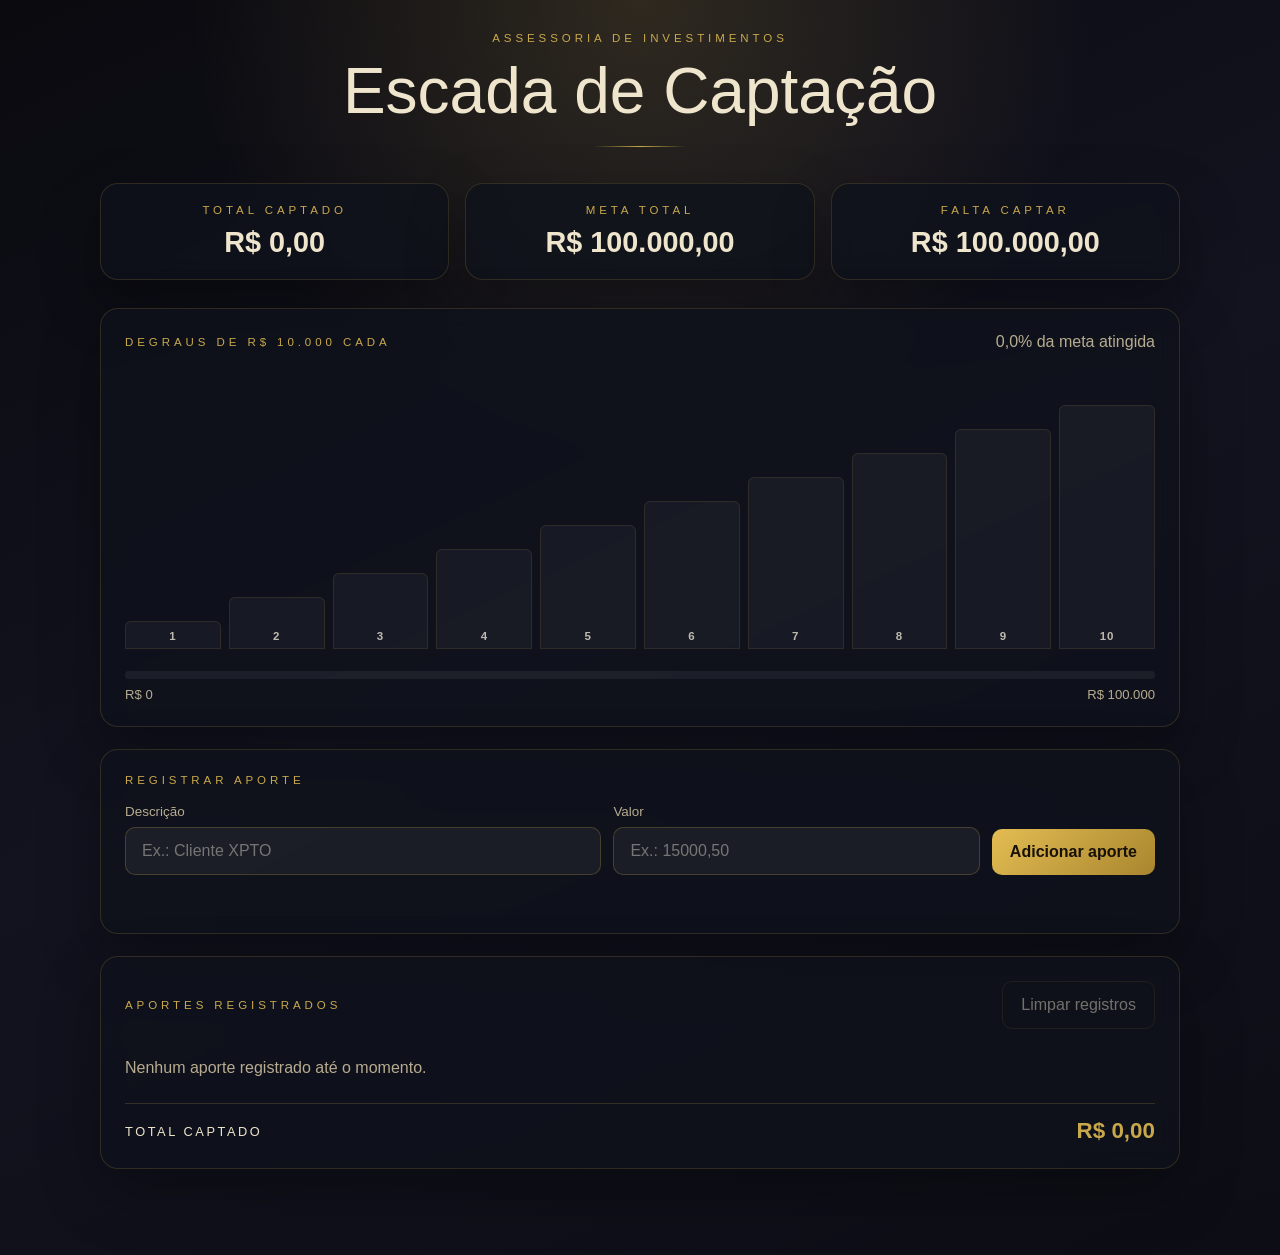
==== index.html @ 2bbc4aca "Escada de Objetivos Financeiros Primeira e única versão disponível Have fun!" ====
<!DOCTYPE html>
<html lang="pt-BR">
<head>
  <meta charset="UTF-8">
  <meta name="viewport" content="width=device-width, initial-scale=1.0">
  <title>Escada de Captação</title>
  <link rel="stylesheet" href="style/styles.css">
</head>
<body>
  <main class="app-shell">
    <div class="app-frame">
      <header class="hero">
        <p class="eyebrow">Assessoria de investimentos</p>
        <h1>Escada de Captação</h1>
        <div class="hero-rule" aria-hidden="true"></div>
      </header>

      <section class="summary-grid" aria-label="Resumo da captação">
        <article class="summary-card">
          <p class="summary-label">Total captado</p>
          <strong class="summary-value" data-total-captured>R$ 0,00</strong>
        </article>
        <article class="summary-card">
          <p class="summary-label">Meta total</p>
          <strong class="summary-value" data-total-goal>R$ 100.000,00</strong>
        </article>
        <article class="summary-card">
          <p class="summary-label">Falta captar</p>
          <strong class="summary-value" data-total-remaining>R$ 100.000,00</strong>
        </article>
      </section>

      <section class="panel staircase-panel" aria-labelledby="staircase-title">
        <div class="panel-header">
          <p id="staircase-title" class="panel-title">Degraus de R$ 10.000 cada</p>
          <span class="progress-copy" data-progress-copy>0,0% da meta atingida</span>
        </div>
        <div class="staircase" data-staircase aria-hidden="true"></div>
        <div class="progress-block">
          <div class="progress-track">
            <div class="progress-fill" data-progress-fill></div>
          </div>
          <div class="progress-labels">
            <span>R$ 0</span>
            <span>R$ 100.000</span>
          </div>
        </div>
      </section>

      <section class="panel" aria-labelledby="form-title">
        <div class="panel-header">
          <p id="form-title" class="panel-title">Registrar aporte</p>
        </div>
        <form class="entry-form" data-entry-form>
          <label class="field">
            <span>Descrição</span>
            <input type="text" name="label" maxlength="80" placeholder="Ex.: Cliente XPTO">
          </label>
          <label class="field">
            <span>Valor</span>
            <input type="text" name="amount" inputmode="decimal" placeholder="Ex.: 15000,50" required>
          </label>
          <button class="primary-button" type="submit">Adicionar aporte</button>
        </form>
        <p class="form-feedback" data-form-feedback aria-live="polite"></p>
      </section>

      <section class="panel entries-panel" aria-labelledby="entries-title">
        <div class="panel-header">
          <p id="entries-title" class="panel-title">Aportes registrados</p>
          <button class="ghost-button" type="button" data-clear-all>Limpar registros</button>
        </div>
        <div class="entries-list" data-entries-list></div>
        <div class="entries-empty" data-empty-state>Nenhum aporte registrado até o momento.</div>
        <footer class="entries-footer">
          <span>Total captado</span>
          <strong data-footer-total>R$ 0,00</strong>
        </footer>
      </section>

      <section class="goal-banner" data-goal-banner hidden>
        <p class="goal-badge">Meta alcançada</p>
        <h2>Você atingiu R$ 100.000 em captação.</h2>
        <p>Todos os degraus da escada foram preenchidos.</p>
      </section>
    </div>
  </main>

  <script src="js/app.js"></script>
</body>
</html>
---- style/styles.css ----
:root {
  --bg-top: #0a0a0f;
  --bg-mid: #131320;
  --bg-bottom: #0d0d15;
  --panel: rgba(15, 18, 28, 0.78);
  --panel-border: rgba(201, 168, 76, 0.18);
  --text-main: #efe5cd;
  --text-muted: #b8ac90;
  --gold: #c9a84c;
  --gold-strong: #e3bc52;
  --success: #62c487;
  --danger: #df876a;
  --shadow: 0 24px 60px rgba(0, 0, 0, 0.32);
}

* {
  box-sizing: border-box;
}

html {
  min-height: 100%;
}

body {
  margin: 0;
  min-height: 100vh;
  font-family: Aptos, "Segoe UI", "Helvetica Neue", Arial, sans-serif;
  color: var(--text-main);
  background:
    radial-gradient(circle at top, rgba(201, 168, 76, 0.18), transparent 32%),
    linear-gradient(155deg, var(--bg-top) 0%, var(--bg-mid) 48%, var(--bg-bottom) 100%);
}

button,
input {
  font: inherit;
}

.app-shell {
  min-height: 100vh;
  padding: 32px 16px 64px;
}

.app-frame {
  width: min(1080px, 100%);
  margin: 0 auto;
}

.hero {
  text-align: center;
  margin-bottom: 36px;
}

.eyebrow,
.panel-title,
.summary-label {
  margin: 0;
  text-transform: uppercase;
  letter-spacing: 0.34em;
  font-size: 0.72rem;
  color: var(--gold);
}

.hero h1 {
  margin: 10px 0 0;
  font-size: clamp(2.4rem, 5vw, 4.2rem);
  font-weight: 400;
}

.hero-rule {
  width: 92px;
  height: 1px;
  margin: 18px auto 0;
  background: linear-gradient(90deg, transparent, var(--gold), transparent);
}

.summary-grid {
  display: grid;
  grid-template-columns: repeat(3, minmax(0, 1fr));
  gap: 16px;
  margin-bottom: 28px;
}

.summary-card,
.panel,
.goal-banner {
  backdrop-filter: blur(10px);
  background: var(--panel);
  border: 1px solid var(--panel-border);
  border-radius: 18px;
  box-shadow: var(--shadow);
}

.summary-card {
  padding: 20px;
  text-align: center;
}

.summary-value {
  display: block;
  margin-top: 10px;
  font-size: clamp(1.3rem, 3vw, 1.8rem);
}

.panel {
  padding: 24px;
  margin-bottom: 22px;
}

.panel-header {
  display: flex;
  align-items: center;
  justify-content: space-between;
  gap: 16px;
  margin-bottom: 18px;
}

.progress-copy,
.entries-empty,
.entry-meta p,
.form-feedback,
.progress-labels {
  color: var(--text-muted);
}

.staircase {
  display: grid;
  grid-template-columns: repeat(10, minmax(0, 1fr));
  align-items: end;
  gap: 8px;
  min-height: 280px;
}

.step {
  position: relative;
  overflow: hidden;
  border: 1px solid rgba(201, 168, 76, 0.12);
  border-radius: 6px 6px 0 0;
  background: rgba(255, 255, 255, 0.04);
}

.step-fill {
  position: absolute;
  inset: auto 0 0;
  height: 0;
  background: linear-gradient(180deg, var(--gold-strong) 0%, var(--gold) 45%, #8a6f2a 100%);
  transition: height 220ms ease;
}

.step[data-state="partial"] .step-fill {
  background: linear-gradient(180deg, rgba(227, 188, 82, 0.72), rgba(201, 168, 76, 0.4));
}

.step-label {
  position: absolute;
  inset: auto 0 6px;
  z-index: 1;
  display: block;
  text-align: center;
  font-size: 0.72rem;
  font-weight: 700;
  letter-spacing: 0.08em;
  color: rgba(255, 248, 232, 0.72);
}

.step[data-state="full"] .step-label {
  color: #1e1809;
}

.progress-block {
  margin-top: 22px;
}

.progress-track {
  height: 8px;
  overflow: hidden;
  border-radius: 999px;
  background: rgba(255, 255, 255, 0.06);
}

.progress-fill {
  height: 100%;
  width: 0;
  border-radius: inherit;
  background: linear-gradient(90deg, #96772c, var(--gold-strong));
  transition: width 260ms ease;
}

.progress-labels {
  display: flex;
  justify-content: space-between;
  margin-top: 8px;
  font-size: 0.82rem;
}

.entry-form {
  display: grid;
  grid-template-columns: minmax(0, 1.3fr) minmax(0, 1fr) auto;
  gap: 12px;
  align-items: end;
}

.field {
  display: flex;
  flex-direction: column;
  gap: 8px;
}

.field span {
  font-size: 0.84rem;
  color: var(--text-muted);
}

.field input {
  width: 100%;
  padding: 14px 16px;
  border: 1px solid rgba(201, 168, 76, 0.25);
  border-radius: 10px;
  color: var(--text-main);
  background: rgba(255, 255, 255, 0.05);
}

.field input:focus {
  outline: 2px solid rgba(227, 188, 82, 0.3);
  outline-offset: 1px;
}

.primary-button,
.ghost-button,
.danger-button {
  padding: 14px 18px;
  border-radius: 10px;
  cursor: pointer;
  transition: transform 140ms ease, opacity 140ms ease, border-color 140ms ease;
}

.primary-button:hover,
.ghost-button:hover,
.danger-button:hover {
  transform: translateY(-1px);
}

.primary-button {
  border: 0;
  color: #171107;
  font-weight: 700;
  background: linear-gradient(135deg, var(--gold-strong), #a9862f);
}

.ghost-button,
.danger-button {
  border: 1px solid rgba(201, 168, 76, 0.22);
  color: var(--text-main);
  background: transparent;
}

.ghost-button:disabled {
  opacity: 0.45;
  cursor: not-allowed;
  transform: none;
}

.danger-button {
  padding: 10px 14px;
  border-color: rgba(223, 135, 106, 0.25);
  color: var(--danger);
}

.form-feedback {
  min-height: 1.4em;
  margin: 12px 0 0;
}

.form-feedback[data-state="error"] {
  color: var(--danger);
}

.form-feedback[data-state="success"] {
  color: var(--success);
}

.entries-list {
  display: flex;
  flex-direction: column;
  gap: 10px;
}

.entry-item {
  display: flex;
  align-items: center;
  justify-content: space-between;
  gap: 16px;
  padding: 14px 16px;
  border: 1px solid rgba(201, 168, 76, 0.1);
  border-radius: 12px;
  background: rgba(201, 168, 76, 0.05);
}

.entry-meta,
.entry-actions {
  display: flex;
  align-items: center;
  gap: 14px;
}

.entry-meta strong,
.entry-actions strong {
  display: block;
}

.entry-meta p {
  margin: 4px 0 0;
  font-size: 0.82rem;
}

.entry-index {
  width: 32px;
  height: 32px;
  display: inline-flex;
  align-items: center;
  justify-content: center;
  border-radius: 999px;
  font-size: 0.82rem;
  font-weight: 700;
  color: var(--gold);
  background: rgba(201, 168, 76, 0.18);
}

.entries-empty {
  padding: 12px 0;
}

.entries-footer {
  display: flex;
  align-items: center;
  justify-content: space-between;
  gap: 16px;
  margin-top: 14px;
  padding-top: 14px;
  border-top: 1px solid rgba(201, 168, 76, 0.2);
  text-transform: uppercase;
  letter-spacing: 0.2em;
  font-size: 0.8rem;
}

.entries-footer strong {
  color: var(--gold);
  font-size: 1.4rem;
  letter-spacing: normal;
}

.entries-footer strong[data-goal-reached="true"] {
  color: var(--success);
}

.goal-banner {
  padding: 24px;
  text-align: center;
  background:
    radial-gradient(circle at top, rgba(98, 196, 135, 0.2), transparent 50%),
    rgba(15, 18, 28, 0.85);
}

.goal-badge {
  margin: 0;
  color: var(--success);
  text-transform: uppercase;
  letter-spacing: 0.3em;
  font-size: 0.78rem;
}

.goal-banner h2 {
  margin: 10px 0 8px;
  font-size: clamp(1.8rem, 4vw, 2.6rem);
}

.goal-banner p {
  margin: 0;
  color: var(--text-muted);
}

@media (max-width: 860px) {
  .summary-grid {
    grid-template-columns: 1fr;
  }

  .entry-form {
    grid-template-columns: 1fr;
  }

  .primary-button {
    width: 100%;
  }
}

@media (max-width: 720px) {
  .app-shell {
    padding-inline: 12px;
  }

  .panel,
  .summary-card,
  .goal-banner {
    padding: 18px;
  }

  .panel-header,
  .entry-item,
  .entry-meta,
  .entry-actions {
    flex-direction: column;
    align-items: flex-start;
  }

  .staircase {
    gap: 5px;
    min-height: 220px;
  }

  .ghost-button,
  .danger-button {
    width: 100%;
  }
}
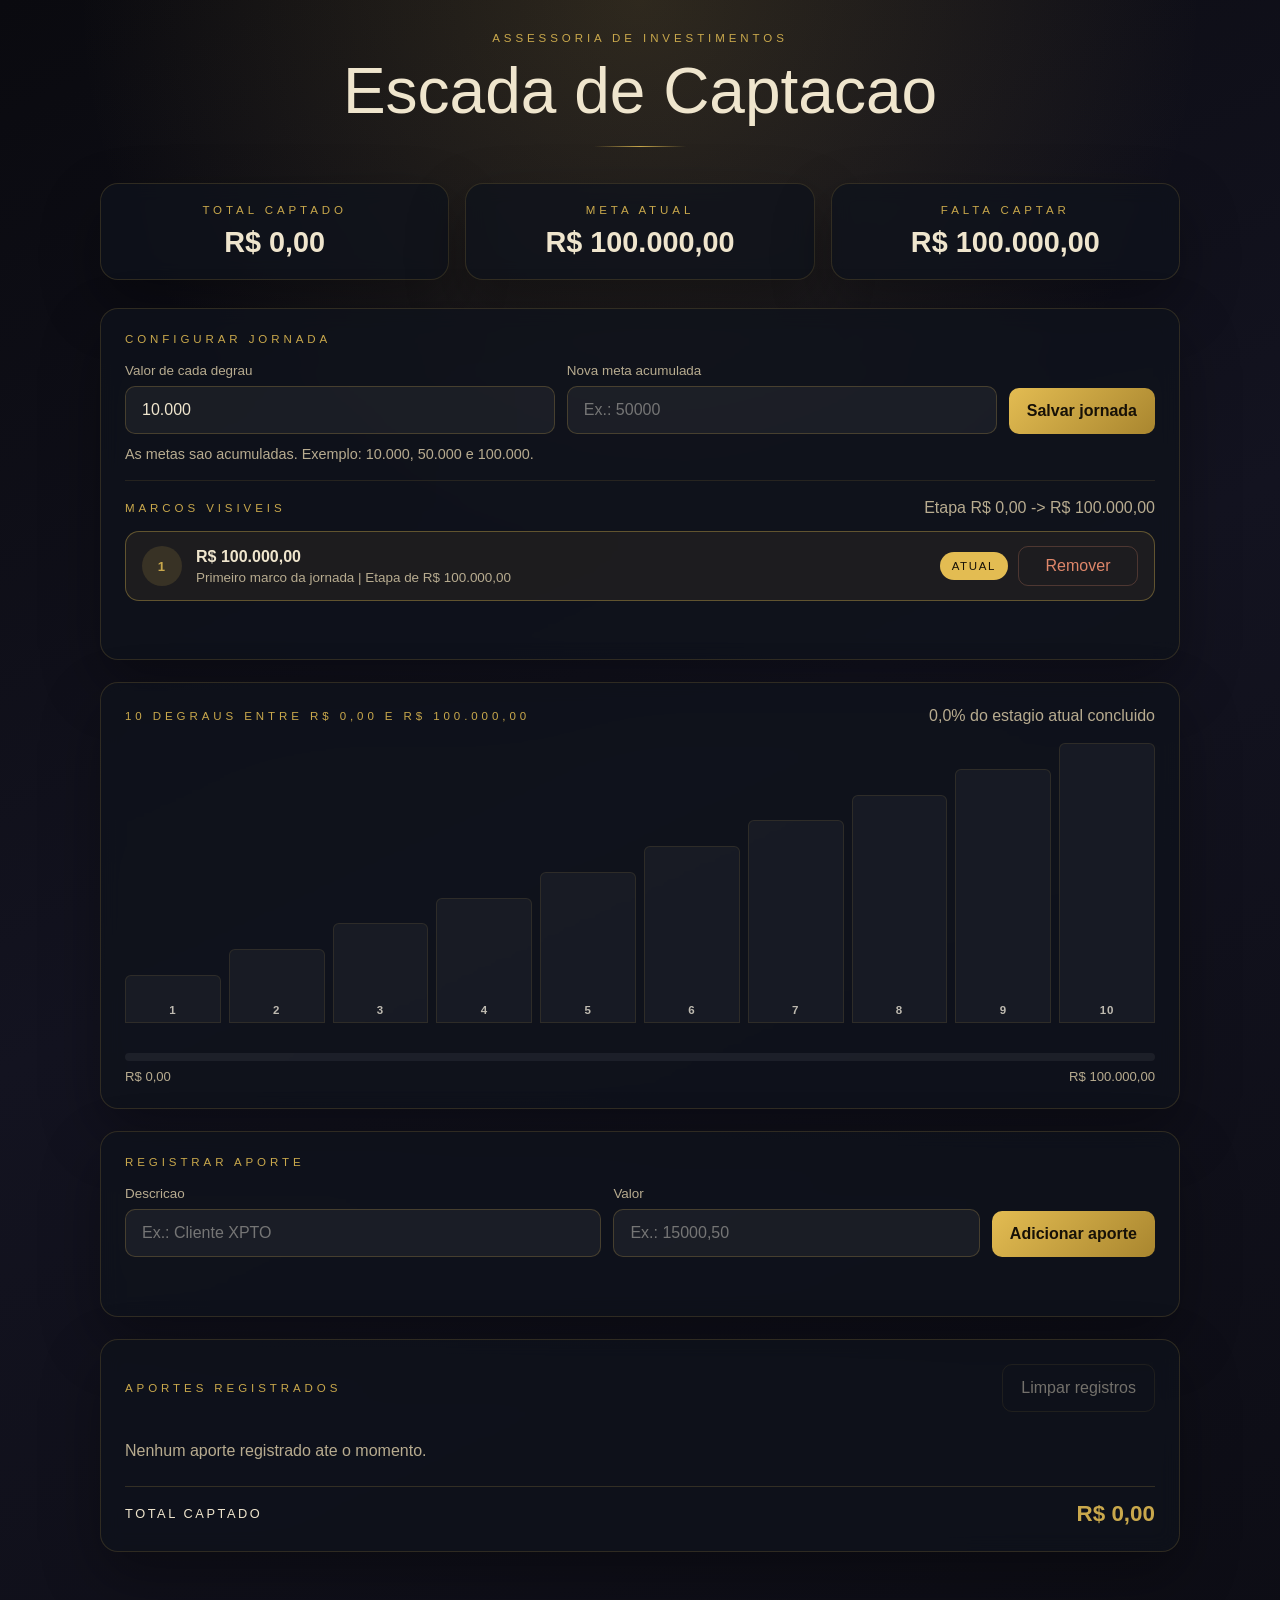
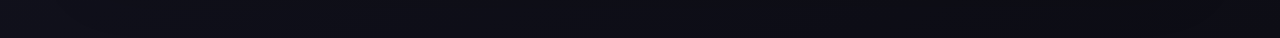
==== commit 5662db4b: "01/04 - Melhorias Melhorias no sistema, como automatização da escalada de captação de um valor baixo" ====
--- a/index.html
+++ b/index.html
@@ -3,7 +3,7 @@
 <head>
   <meta charset="UTF-8">
   <meta name="viewport" content="width=device-width, initial-scale=1.0">
-  <title>Escada de Captação</title>
+  <title>Escada de Captacao</title>
   <link rel="stylesheet" href="style/styles.css">
 </head>
 <body>
@@ -11,17 +11,17 @@
     <div class="app-frame">
       <header class="hero">
         <p class="eyebrow">Assessoria de investimentos</p>
-        <h1>Escada de Captação</h1>
+        <h1>Escada de Captacao</h1>
         <div class="hero-rule" aria-hidden="true"></div>
       </header>
 
-      <section class="summary-grid" aria-label="Resumo da captação">
+      <section class="summary-grid" aria-label="Resumo da captacao">
         <article class="summary-card">
           <p class="summary-label">Total captado</p>
           <strong class="summary-value" data-total-captured>R$ 0,00</strong>
         </article>
         <article class="summary-card">
-          <p class="summary-label">Meta total</p>
+          <p class="summary-label">Meta atual</p>
           <strong class="summary-value" data-total-goal>R$ 100.000,00</strong>
         </article>
         <article class="summary-card">
@@ -30,10 +30,36 @@
         </article>
       </section>
 
+      <section class="panel" aria-labelledby="settings-title">
+        <div class="panel-header">
+          <p id="settings-title" class="panel-title">Configurar jornada</p>
+        </div>
+        <form class="settings-form" data-settings-form>
+          <label class="field">
+            <span>Valor de cada degrau</span>
+            <input type="text" name="stepValue" inputmode="decimal" placeholder="Ex.: 10000">
+          </label>
+          <label class="field">
+            <span>Nova meta acumulada</span>
+            <input type="text" name="milestoneValue" inputmode="decimal" placeholder="Ex.: 50000">
+          </label>
+          <button class="primary-button" type="submit">Salvar jornada</button>
+        </form>
+        <p class="settings-help">As metas sao acumuladas. Exemplo: 10.000, 50.000 e 100.000.</p>
+        <div class="milestones-panel">
+          <div class="panel-header compact-header">
+            <p class="panel-title">Marcos visiveis</p>
+            <span class="progress-copy" data-active-stage-copy>Etapa atual</span>
+          </div>
+          <div class="milestones-list" data-milestones-list></div>
+        </div>
+        <p class="form-feedback" data-settings-feedback aria-live="polite"></p>
+      </section>
+
       <section class="panel staircase-panel" aria-labelledby="staircase-title">
         <div class="panel-header">
-          <p id="staircase-title" class="panel-title">Degraus de R$ 10.000 cada</p>
-          <span class="progress-copy" data-progress-copy>0,0% da meta atingida</span>
+          <p id="staircase-title" class="panel-title" data-staircase-title>Etapa atual da jornada</p>
+          <span class="progress-copy" data-progress-copy>0,0% do estagio atual concluido</span>
         </div>
         <div class="staircase" data-staircase aria-hidden="true"></div>
         <div class="progress-block">
@@ -41,8 +67,8 @@
             <div class="progress-fill" data-progress-fill></div>
           </div>
           <div class="progress-labels">
-            <span>R$ 0</span>
-            <span>R$ 100.000</span>
+            <span data-progress-start>R$ 0</span>
+            <span data-progress-goal>R$ 100.000</span>
           </div>
         </div>
       </section>
@@ -53,7 +79,7 @@
         </div>
         <form class="entry-form" data-entry-form>
           <label class="field">
-            <span>Descrição</span>
+            <span>Descricao</span>
             <input type="text" name="label" maxlength="80" placeholder="Ex.: Cliente XPTO">
           </label>
           <label class="field">
@@ -71,7 +97,7 @@
           <button class="ghost-button" type="button" data-clear-all>Limpar registros</button>
         </div>
         <div class="entries-list" data-entries-list></div>
-        <div class="entries-empty" data-empty-state>Nenhum aporte registrado até o momento.</div>
+        <div class="entries-empty" data-empty-state>Nenhum aporte registrado ate o momento.</div>
         <footer class="entries-footer">
           <span>Total captado</span>
           <strong data-footer-total>R$ 0,00</strong>
@@ -79,9 +105,9 @@
       </section>
 
       <section class="goal-banner" data-goal-banner hidden>
-        <p class="goal-badge">Meta alcançada</p>
-        <h2>Você atingiu R$ 100.000 em captação.</h2>
-        <p>Todos os degraus da escada foram preenchidos.</p>
+        <p class="goal-badge">Jornada concluida</p>
+        <h2 data-goal-headline>Voce concluiu todas as metas acumuladas.</h2>
+        <p data-goal-description>Cadastre uma nova meta para continuar a escada.</p>
       </section>
     </div>
   </main>
--- a/style/styles.css
+++ b/style/styles.css
@@ -125,10 +125,11 @@
 
 .staircase {
   display: grid;
-  grid-template-columns: repeat(10, minmax(0, 1fr));
   align-items: end;
   gap: 8px;
   min-height: 280px;
+  overflow-x: auto;
+  padding-bottom: 8px;
 }
 
 .step {
@@ -200,6 +201,116 @@
   align-items: end;
 }
 
+.settings-form {
+  display: grid;
+  grid-template-columns: minmax(0, 1fr) minmax(0, 1fr) auto;
+  gap: 12px;
+  align-items: end;
+}
+
+.settings-help {
+  margin: 12px 0 0;
+  color: var(--text-muted);
+  font-size: 0.9rem;
+}
+
+.milestones-panel {
+  margin-top: 18px;
+  padding-top: 18px;
+  border-top: 1px solid rgba(201, 168, 76, 0.12);
+}
+
+.compact-header {
+  margin-bottom: 14px;
+}
+
+.milestones-list {
+  display: grid;
+  gap: 10px;
+}
+
+.milestone-item {
+  display: flex;
+  gap: 14px;
+  align-items: center;
+  padding: 14px 16px;
+  border: 1px solid rgba(201, 168, 76, 0.12);
+  border-radius: 14px;
+  background: rgba(255, 255, 255, 0.03);
+}
+
+.milestone-item[data-state="completed"] {
+  border-color: rgba(98, 196, 135, 0.28);
+  background: rgba(98, 196, 135, 0.08);
+}
+
+.milestone-item[data-state="current"] {
+  border-color: rgba(227, 188, 82, 0.35);
+  background: rgba(201, 168, 76, 0.08);
+}
+
+.milestone-marker {
+  width: 40px;
+  height: 40px;
+  display: inline-flex;
+  align-items: center;
+  justify-content: center;
+  border-radius: 999px;
+  font-size: 0.82rem;
+  font-weight: 700;
+  letter-spacing: 0.08em;
+  color: var(--gold);
+  background: rgba(201, 168, 76, 0.16);
+}
+
+.milestone-item[data-state="completed"] .milestone-marker {
+  color: #102417;
+  background: var(--success);
+}
+
+.milestone-copy strong,
+.milestone-copy span {
+  display: block;
+}
+
+.milestone-copy span {
+  margin-top: 4px;
+  color: var(--text-muted);
+  font-size: 0.84rem;
+}
+
+.milestone-badge {
+  padding: 8px 12px;
+  border-radius: 999px;
+  font-size: 0.72rem;
+  letter-spacing: 0.14em;
+  text-transform: uppercase;
+  color: var(--text-main);
+  background: rgba(255, 255, 255, 0.06);
+}
+
+.milestone-item[data-state="completed"] .milestone-badge {
+  color: #102417;
+  background: rgba(98, 196, 135, 0.95);
+}
+
+.milestone-item[data-state="current"] .milestone-badge {
+  color: #171107;
+  background: var(--gold-strong);
+}
+
+.milestone-actions {
+  display: flex;
+  gap: 10px;
+  justify-content: flex-end;
+  align-items: center;
+  margin-left: auto;
+}
+
+.milestone-remove {
+  min-width: 120px;
+}
+
 .field {
   display: flex;
   flex-direction: column;
@@ -388,6 +499,10 @@
     grid-template-columns: 1fr;
   }
 
+  .settings-form {
+    grid-template-columns: 1fr;
+  }
+
   .primary-button {
     width: 100%;
   }
@@ -407,7 +522,8 @@
   .panel-header,
   .entry-item,
   .entry-meta,
-  .entry-actions {
+  .entry-actions,
+  .milestone-item {
     flex-direction: column;
     align-items: flex-start;
   }
@@ -418,7 +534,8 @@
   }
 
   .ghost-button,
-  .danger-button {
+  .danger-button,
+  .milestone-remove {
     width: 100%;
   }
 }
